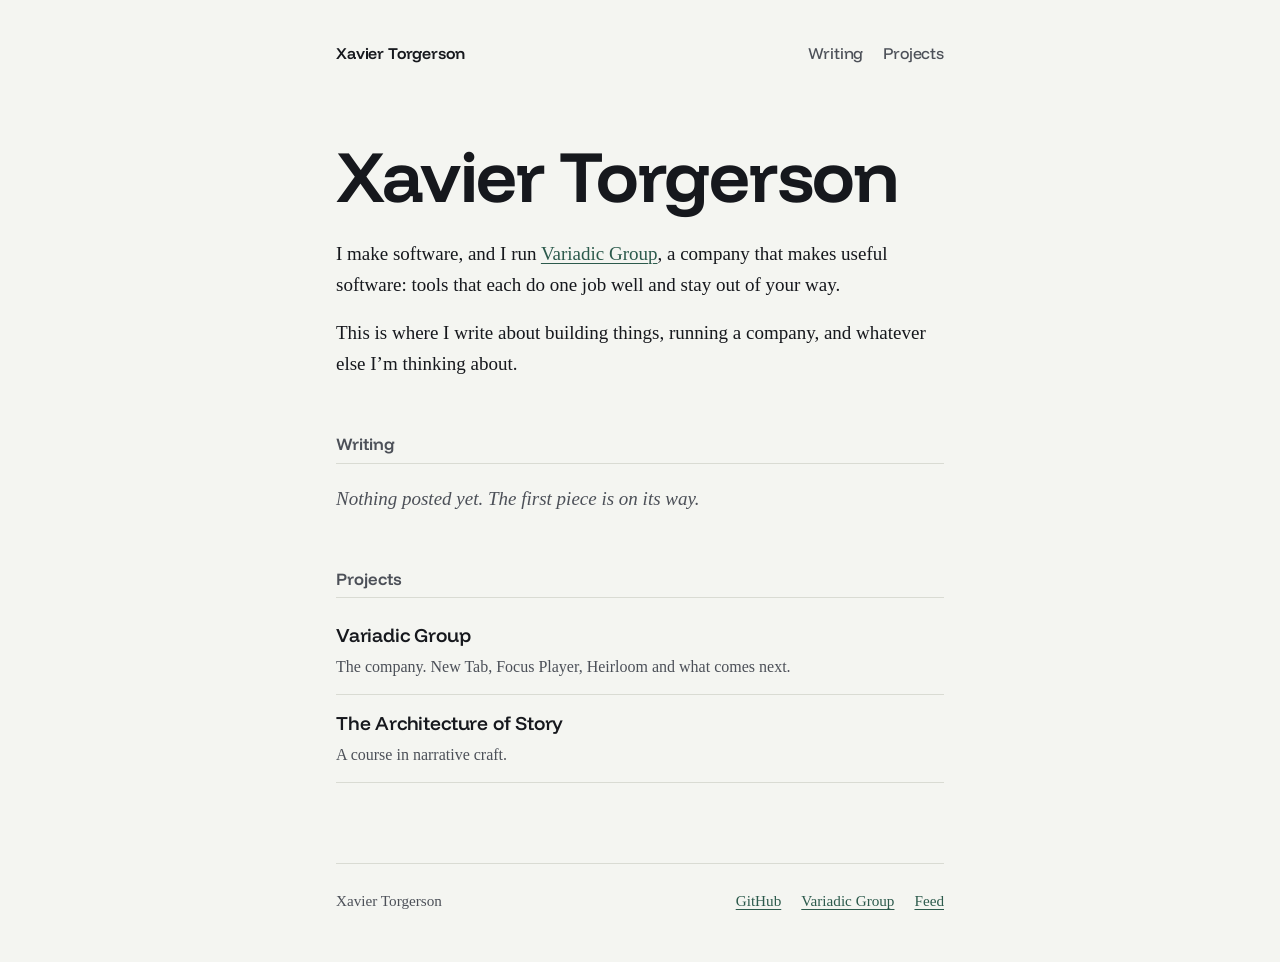
==== index.html @ 5a877b93 "xlt.pw becomes Xavier's personal site and writing The Handshake landing page, its demo screens and t" ====
<!doctype html>
<html lang="en">
<head>
<meta charset="utf-8">
<meta name="viewport" content="width=device-width, initial-scale=1">
<title>Xavier Torgerson</title>
<meta name="description" content="Xavier Torgerson makes software and runs Variadic Group. Writing on building things and running a company.">
<link rel="stylesheet" href="/style.css">
<link rel="alternate" type="application/atom+xml" title="Xavier Torgerson" href="/feed.xml">
<link rel="icon" href="data:,">
</head>
<body>
<header class="top">
  <a href="/">Xavier Torgerson</a>
  <nav aria-label="Site"><a href="/writing/">Writing</a><a href="#projects">Projects</a></nav>
</header>
<main>
  <div class="intro">
    <h1>Xavier Torgerson</h1>
    <p>I make software, and I run <a href="https://variadicgroup.com">Variadic Group</a>, a company that makes useful software: tools that each do one job well and stay out of your way.</p>
    <p>This is where I write about building things, running a company, and whatever else I’m thinking about.</p>
  </div>

  <section aria-labelledby="h-writing">
    <h2 id="h-writing">Writing</h2>
    <!-- Newest first; the same list is on /writing/ and in /feed.xml. -->
    <p class="empty">Nothing posted yet. The first piece is on its way.</p>
  </section>

  <section id="projects" aria-labelledby="h-projects">
    <h2 id="h-projects">Projects</h2>
    <ul class="list">
      <li><a href="https://variadicgroup.com">Variadic Group</a><span>The company. New Tab, Focus Player, Heirloom and what comes next.</span></li>
      <li><a href="/storytelling.html">The Architecture of Story</a><span>A course in narrative craft.</span></li>
    </ul>
  </section>
</main>
<footer class="foot">
  <span>Xavier Torgerson</span>
  <nav aria-label="Elsewhere"><a href="https://github.com/xaviertorgerson">GitHub</a><a href="https://variadicgroup.com">Variadic Group</a><a href="/feed.xml">Feed</a></nav>
</footer>
</body>
</html>
---- style.css ----
/* xlt.pw: one column of writing. Light by default, dark when the computer is. */
@font-face { font-family: "Funnel Display"; src: url("/fonts/funnel-display-latin-wght-normal.woff2") format("woff2"); font-weight: 300 800; font-display: swap; }

:root {
  --bg: #f4f5f1;
  --ink: #16181d;
  --ink-2: #4c5058;
  --rule: #d9dbd3;
  --accent: #2c5a4c;
  --display: "Funnel Display", ui-sans-serif, system-ui, sans-serif;
  --text: Charter, "Bitstream Charter", "Iowan Old Style", "Sitka Text", Cambria, Georgia, serif;
  color-scheme: light;
}
@media (prefers-color-scheme: dark) {
  :root { --bg: #111317; --ink: #e9eae6; --ink-2: #a3a7ae; --rule: #2a2e35; --accent: #8cc4b1; color-scheme: dark; }
}

* { box-sizing: border-box; }
html { -webkit-text-size-adjust: 100%; }
body { margin: 0; background: var(--bg); color: var(--ink); font: 1.1875rem/1.65 var(--text); }
main, .top, .foot { width: min(38rem, 100% - 2.5rem); margin-inline: auto; }
a { color: var(--accent); text-underline-offset: 0.18em; text-decoration-thickness: 1px; }
a:hover { text-decoration-thickness: 2px; }
:focus-visible { outline: 2px solid var(--accent); outline-offset: 3px; border-radius: 2px; }

.top { padding: 2.5rem 0 0; display: flex; justify-content: space-between; align-items: baseline; gap: 1rem; font-family: var(--display); font-size: 1rem; }
.top a { color: var(--ink); text-decoration: none; font-weight: 600; letter-spacing: -0.01em; }
.top nav { display: flex; gap: 1.25rem; }
.top nav a { font-weight: 450; color: var(--ink-2); }
.top nav a:hover, .top nav a[aria-current] { color: var(--ink); }

h1, h2, h3 { font-family: var(--display); letter-spacing: -0.025em; line-height: 1.05; margin: 0; }
.intro h1 { font-size: clamp(2.75rem, 9vw, 4.5rem); font-weight: 650; margin: 4.5rem 0 1.5rem; }
.intro p { margin: 0 0 1rem; }
section { margin-top: 3.5rem; }
h2 { font-size: 1.05rem; font-weight: 600; letter-spacing: 0; color: var(--ink-2); padding-bottom: 0.6rem; border-bottom: 1px solid var(--rule); margin-bottom: 0.5rem; }

.list { list-style: none; margin: 0; padding: 0; }
.list li { padding: 0.85rem 0; border-bottom: 1px solid var(--rule); display: grid; gap: 0.15rem; }
.list a { font-family: var(--display); font-weight: 550; font-size: 1.2rem; letter-spacing: -0.01em; text-decoration: none; color: var(--ink); }
.list a:hover { color: var(--accent); }
.list span, .list time { color: var(--ink-2); font-size: 1rem; }
.empty { color: var(--ink-2); font-style: italic; }

/* A post. */
article h1 { font-size: clamp(2.2rem, 7vw, 3.25rem); font-weight: 650; margin: 4rem 0 0.75rem; }
article .meta { color: var(--ink-2); font-size: 1rem; margin: 0 0 2.5rem; }
article h2 { font-size: 1.5rem; color: var(--ink); border: 0; padding: 0; margin: 2.5rem 0 0.5rem; letter-spacing: -0.02em; }
article blockquote { margin: 1.5rem 0; padding-left: 1.25rem; border-left: 3px solid var(--accent); color: var(--ink-2); }
article img { max-width: 100%; height: auto; border-radius: 6px; }
article pre { overflow-x: auto; background: color-mix(in srgb, var(--ink) 6%, transparent); padding: 1rem; border-radius: 6px; font-size: 0.9rem; }

.foot { margin-top: 5rem; padding: 1.5rem 0 3rem; border-top: 1px solid var(--rule); color: var(--ink-2); font-size: 0.95rem; display: flex; flex-wrap: wrap; justify-content: space-between; gap: 0.5rem 1.5rem; }
.foot nav { display: flex; gap: 1.25rem; }
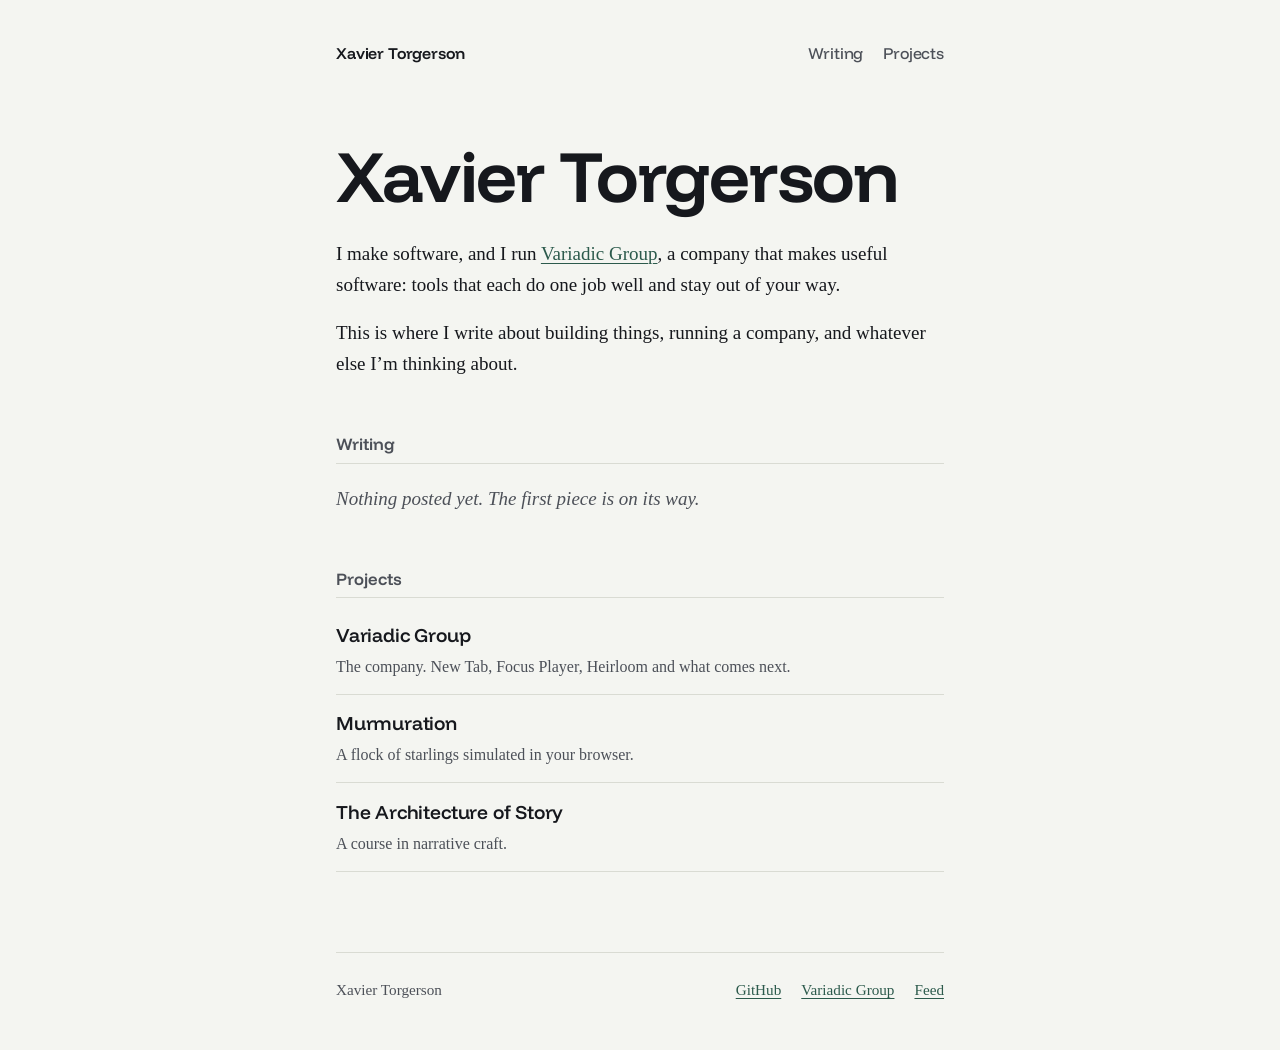
==== commit 268b159c: "Add Murmuration at /murmuration/ Murmuration is a starling flock simulated in the browser, developed" ====
--- a/index.html
+++ b/index.html
@@ -31,6 +31,7 @@
     <h2 id="h-projects">Projects</h2>
     <ul class="list">
       <li><a href="https://variadicgroup.com">Variadic Group</a><span>The company. New Tab, Focus Player, Heirloom and what comes next.</span></li>
+      <li><a href="/murmuration/">Murmuration</a><span>A flock of starlings simulated in your browser.</span></li>
       <li><a href="/storytelling.html">The Architecture of Story</a><span>A course in narrative craft.</span></li>
     </ul>
   </section>
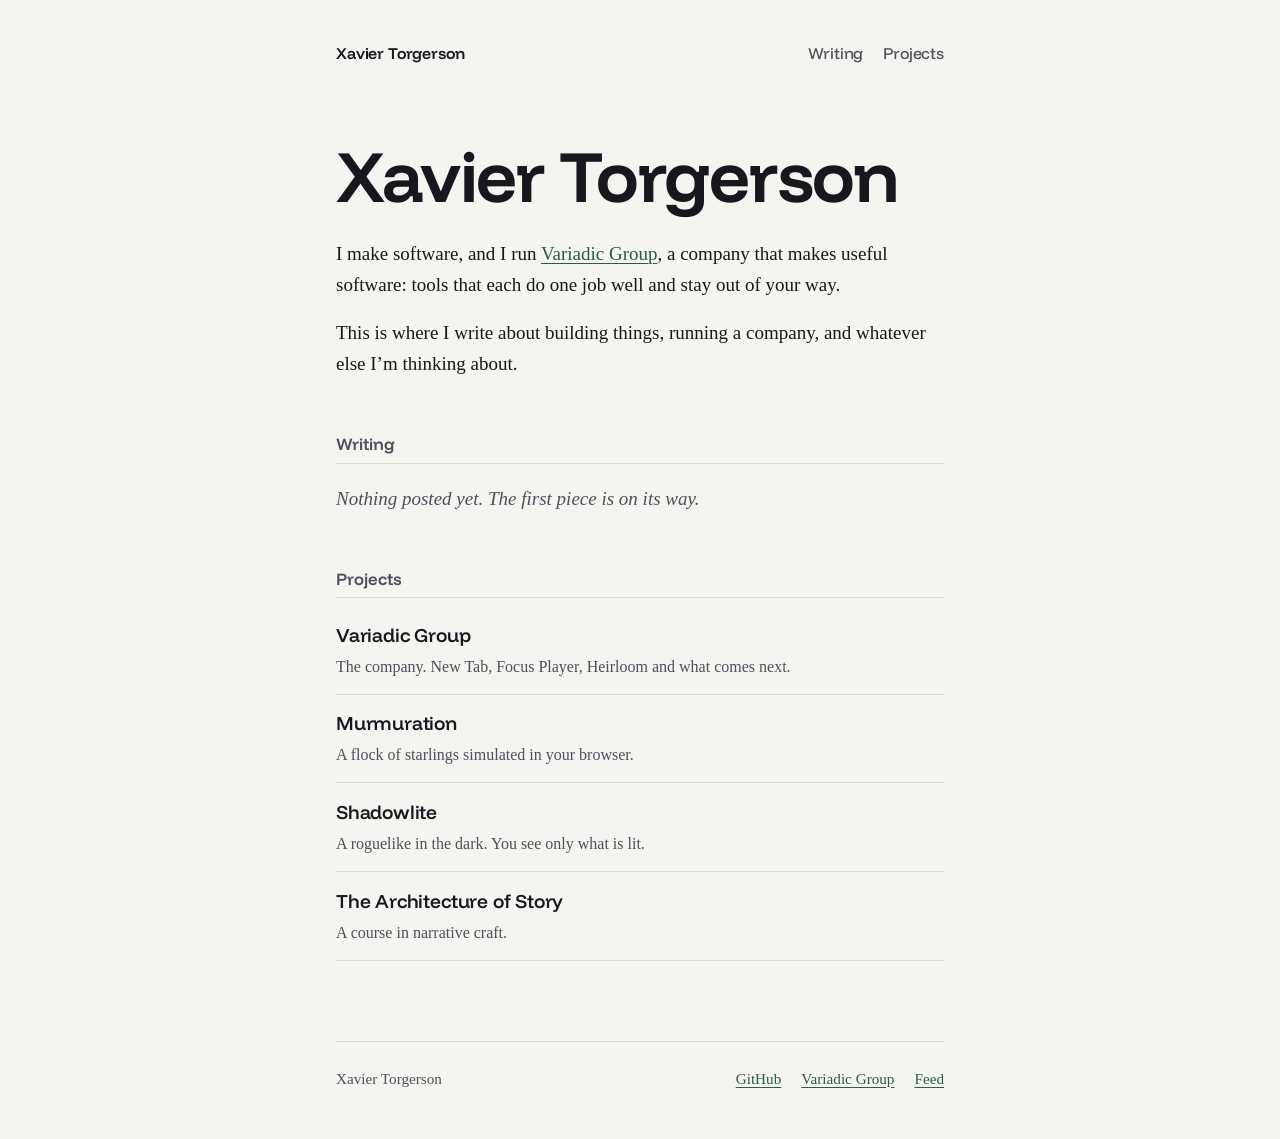
==== commit 80ded6f7: "Add Shadowlite at /shadowlite/ A copy of the built page and its preview image from the shadowlite re" ====
--- a/index.html
+++ b/index.html
@@ -32,6 +32,7 @@
     <ul class="list">
       <li><a href="https://variadicgroup.com">Variadic Group</a><span>The company. New Tab, Focus Player, Heirloom and what comes next.</span></li>
       <li><a href="/murmuration/">Murmuration</a><span>A flock of starlings simulated in your browser.</span></li>
+      <li><a href="/shadowlite/">Shadowlite</a><span>A roguelike in the dark. You see only what is lit.</span></li>
       <li><a href="/storytelling.html">The Architecture of Story</a><span>A course in narrative craft.</span></li>
     </ul>
   </section>
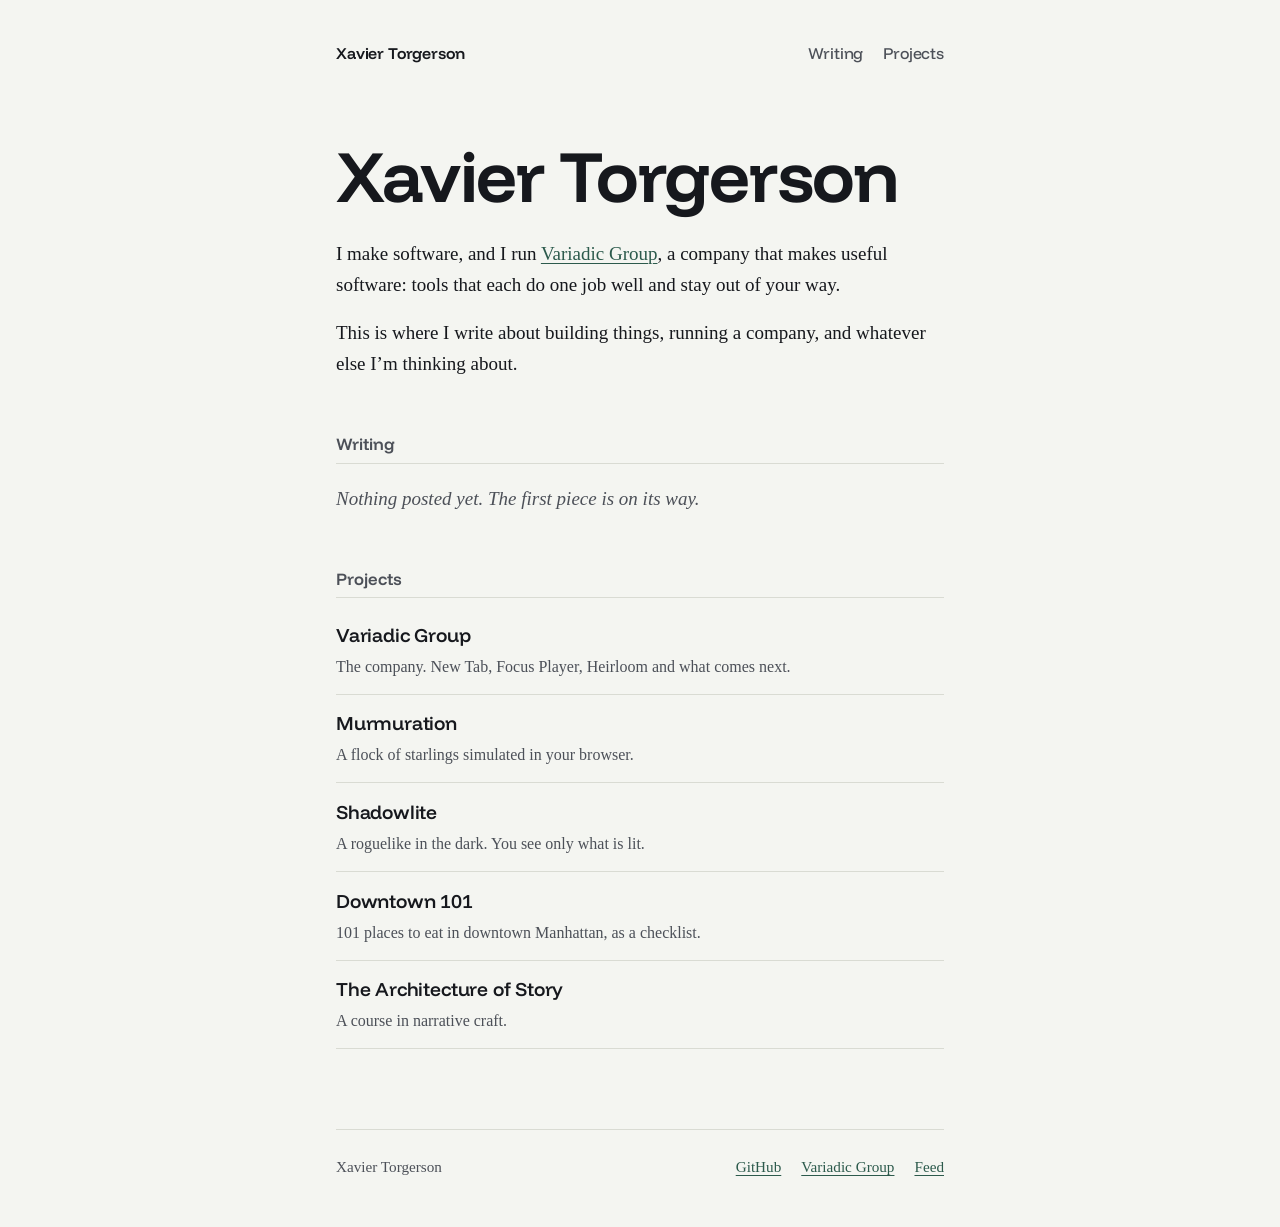
==== commit a748281d: "Add Downtown 101 A one-page checklist of 101 places to eat in downtown Manhattan, served at /downtow" ====
--- a/index.html
+++ b/index.html
@@ -33,6 +33,7 @@
       <li><a href="https://variadicgroup.com">Variadic Group</a><span>The company. New Tab, Focus Player, Heirloom and what comes next.</span></li>
       <li><a href="/murmuration/">Murmuration</a><span>A flock of starlings simulated in your browser.</span></li>
       <li><a href="/shadowlite/">Shadowlite</a><span>A roguelike in the dark. You see only what is lit.</span></li>
+      <li><a href="/downtown-101/">Downtown 101</a><span>101 places to eat in downtown Manhattan, as a checklist.</span></li>
       <li><a href="/storytelling.html">The Architecture of Story</a><span>A course in narrative craft.</span></li>
     </ul>
   </section>
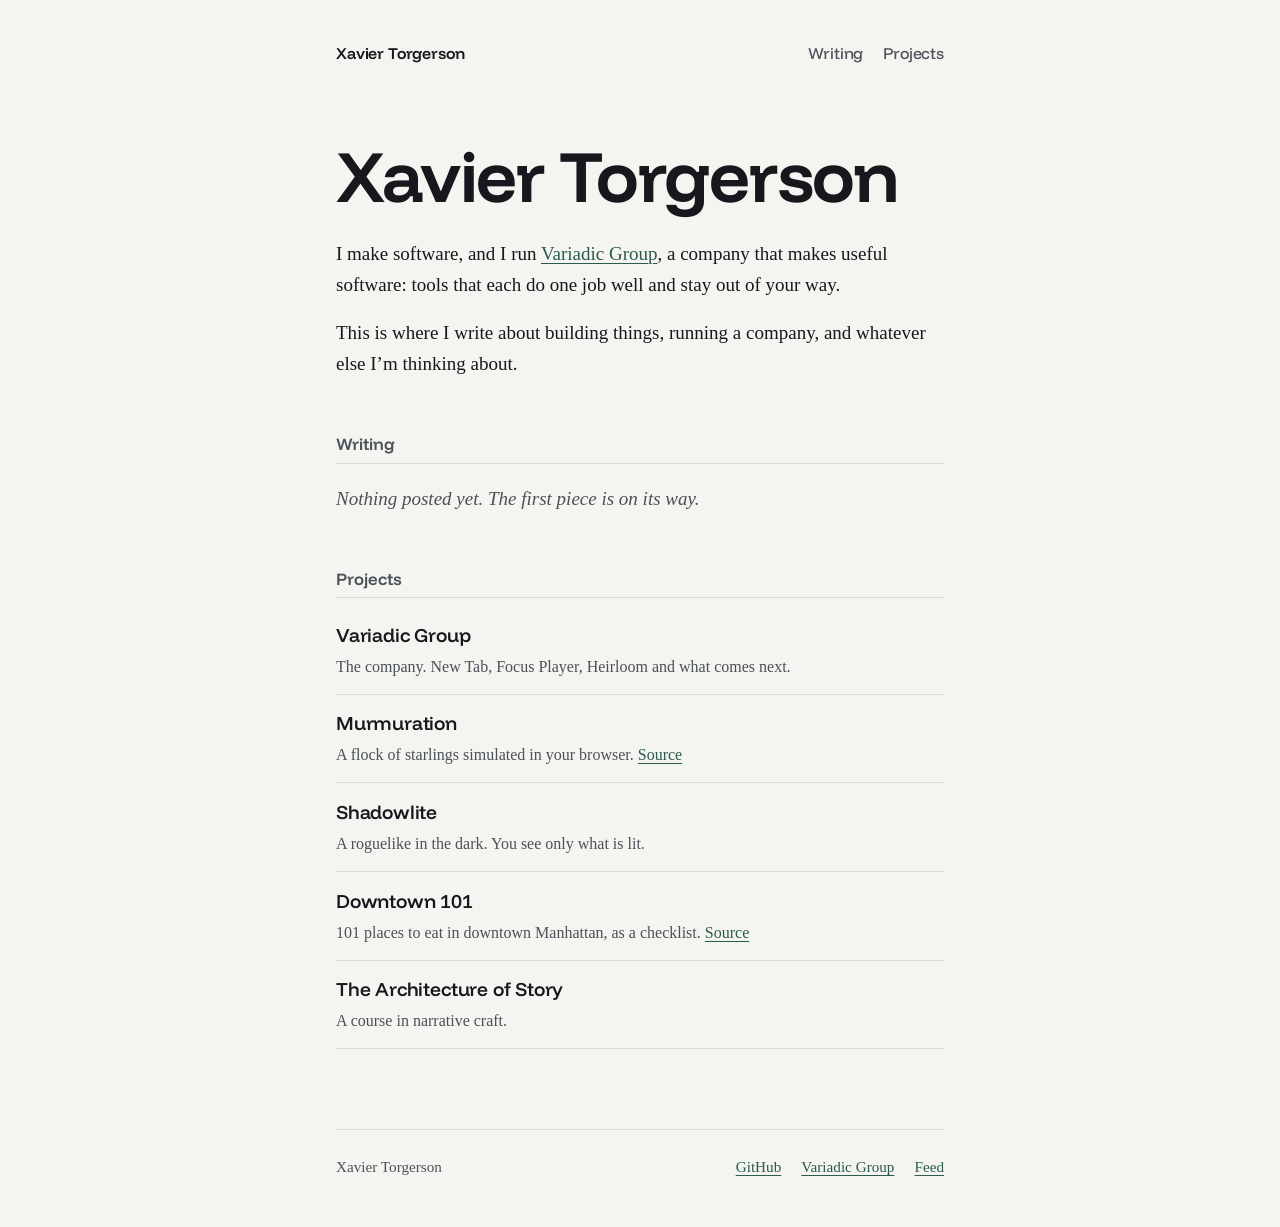
==== commit 22922015: "Link each public project's source from the Projects list Co-Authored-By: Claude Fable 5.2 <noreply@a" ====
--- a/index.html
+++ b/index.html
@@ -5,6 +5,18 @@
 <meta name="viewport" content="width=device-width, initial-scale=1">
 <title>Xavier Torgerson</title>
 <meta name="description" content="Xavier Torgerson makes software and runs Variadic Group. Writing on building things and running a company.">
+<link rel="canonical" href="https://xlt.pw/">
+<meta name="author" content="Xavier Torgerson">
+<meta property="og:type" content="website">
+<meta property="og:site_name" content="Xavier Torgerson">
+<meta property="og:url" content="https://xlt.pw/">
+<meta property="og:title" content="Xavier Torgerson">
+<meta property="og:description" content="Xavier Torgerson makes software and runs Variadic Group. Writing on building things and running a company.">
+<meta property="og:image" content="https://xlt.pw/og.png">
+<meta property="og:image:width" content="1200">
+<meta property="og:image:height" content="630">
+<meta name="twitter:card" content="summary_large_image">
+<script type="application/ld+json">{"@context": "https://schema.org", "@graph": [{"@type": "WebSite", "@id": "https://xlt.pw/#site", "url": "https://xlt.pw/", "name": "Xavier Torgerson", "author": {"@id": "https://xlt.pw/#me"}}, {"@type": "Person", "@id": "https://xlt.pw/#me", "name": "Xavier Torgerson", "url": "https://xlt.pw/", "sameAs": ["https://github.com/xaviertorgerson"], "worksFor": {"@type": "Organization", "name": "Variadic Group", "url": "https://variadicgroup.com/"}}]}</script>
 <link rel="stylesheet" href="/style.css">
 <link rel="alternate" type="application/atom+xml" title="Xavier Torgerson" href="/feed.xml">
 <link rel="icon" href="data:,">
@@ -31,9 +43,9 @@
     <h2 id="h-projects">Projects</h2>
     <ul class="list">
       <li><a href="https://variadicgroup.com">Variadic Group</a><span>The company. New Tab, Focus Player, Heirloom and what comes next.</span></li>
-      <li><a href="/murmuration/">Murmuration</a><span>A flock of starlings simulated in your browser.</span></li>
+      <li><a href="/murmuration/">Murmuration</a><span>A flock of starlings simulated in your browser. <a href="https://github.com/xaviertorgerson/murmuration">Source</a></span></li>
       <li><a href="/shadowlite/">Shadowlite</a><span>A roguelike in the dark. You see only what is lit.</span></li>
-      <li><a href="/downtown-101/">Downtown 101</a><span>101 places to eat in downtown Manhattan, as a checklist.</span></li>
+      <li><a href="/downtown-101/">Downtown 101</a><span>101 places to eat in downtown Manhattan, as a checklist. <a href="https://github.com/xaviertorgerson/downtown-101">Source</a></span></li>
       <li><a href="/storytelling.html">The Architecture of Story</a><span>A course in narrative craft.</span></li>
     </ul>
   </section>
--- a/style.css
+++ b/style.css
@@ -40,6 +40,7 @@
 .list a { font-family: var(--display); font-weight: 550; font-size: 1.2rem; letter-spacing: -0.01em; text-decoration: none; color: var(--ink); }
 .list a:hover { color: var(--accent); }
 .list span, .list time { color: var(--ink-2); font-size: 1rem; }
+.list span a { font: inherit; letter-spacing: 0; color: var(--accent); text-decoration: underline; }
 .empty { color: var(--ink-2); font-style: italic; }
 
 /* A post. */
